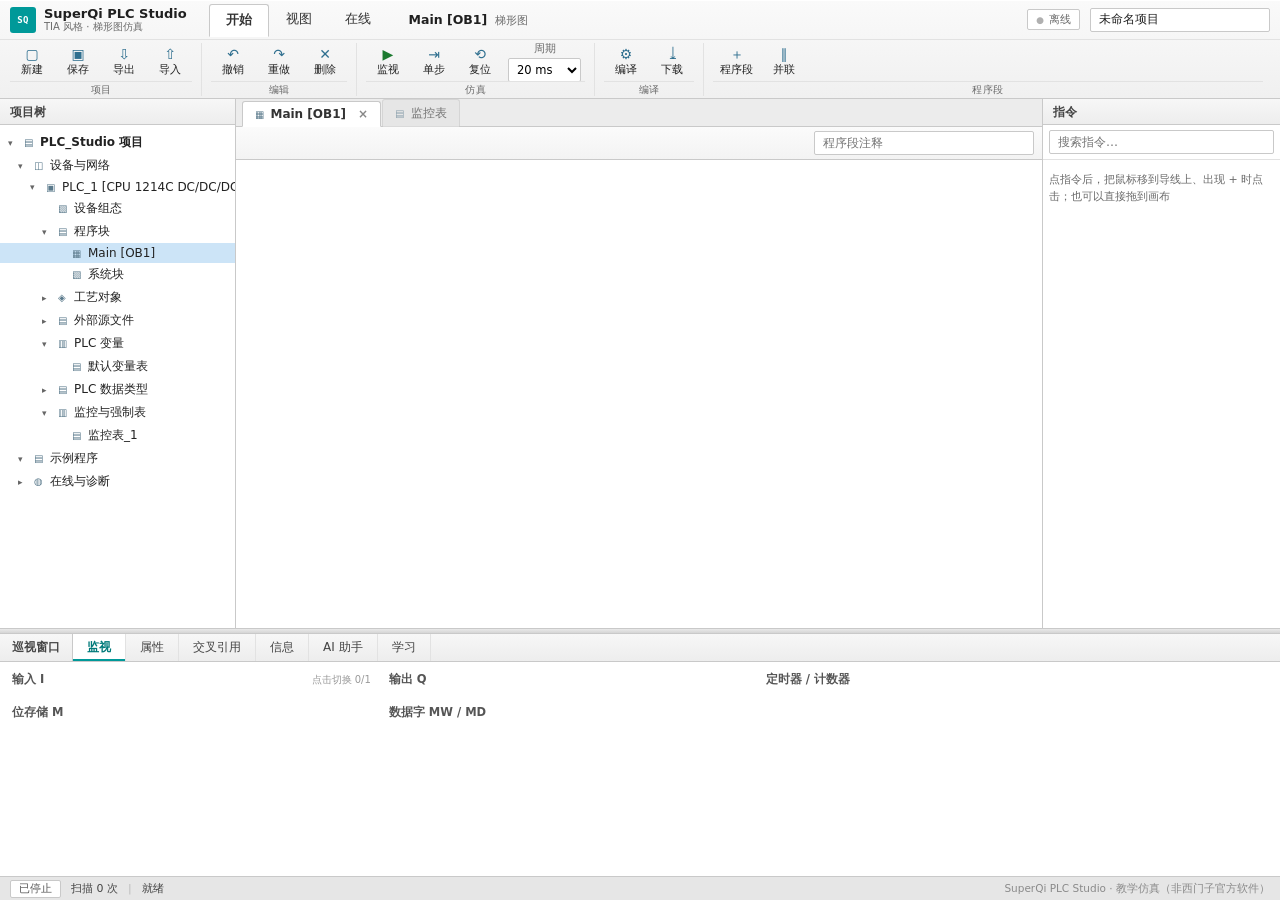
==== index.html @ 2c118266 "deploy: index.html" ====
<!DOCTYPE html>
<html lang="zh-CN">
<head>
<meta charset="utf-8">
<meta name="viewport" content="width=device-width, initial-scale=1">
<title>SuperQi PLC Studio · 博途风格 PLC 梯形图仿真与学习</title>

<meta name="description" content="SuperQi PLC Studio：在浏览器里运行的西门子 TIA（博途）风格 PLC 梯形图仿真与学习工具。支持拖拽编程、按扫描周期仿真、TON/TOF/CTU、编译检查、交叉引用、教学关卡与 AI 生成梯形图，本地离线可用。">
<meta name="keywords" content="SuperQi,SuperQi PLC,PLC 仿真,梯形图,博途,TIA Portal,西门子,S7-1200,PLC 学习,电气自动化,工控,PLC 编程练习">
<meta name="author" content="SuperQi">
<meta name="robots" content="index,follow">
<meta name="theme-color" content="#009999">
<meta name="application-name" content="SuperQi PLC Studio">

<meta property="og:type" content="website">
<meta property="og:site_name" content="SuperQi PLC Studio">
<meta property="og:title" content="SuperQi PLC Studio · 博途风格 PLC 梯形图仿真与学习">
<meta property="og:description" content="浏览器里的博途风格梯形图编辑器：拖拽编程、扫描仿真、定时器/计数器、编译检查、交叉引用、教学关卡、AI 生成梯形图。">
<meta property="og:image" content="docs/screenshot.png">
<meta property="og:locale" content="zh_CN">
<meta name="twitter:card" content="summary_large_image">
<meta name="twitter:title" content="SuperQi PLC Studio · 博途风格梯形图仿真">
<meta name="twitter:description" content="浏览器里的博途风格梯形图编辑器与学习工具。">
<meta name="twitter:image" content="docs/screenshot.png">

<!-- 部署到自己的域名后，把下面这行取消注释并改成实际地址，有利于搜索引擎识别主域名
<link rel="canonical" href="https://superqi.pages.dev/">
-->

<link rel="icon" href="assets/favicon.svg" type="image/svg+xml">
<link rel="manifest" href="manifest.webmanifest">
<link rel="stylesheet" href="assets/app.css">
</head>
<body>

<!-- 给搜索引擎看的标题与简介（视觉上隐藏，不影响界面） -->
<div class="seo-only">
  <h1>SuperQi PLC Studio — 博途（TIA Portal）风格 PLC 梯形图仿真与学习工具</h1>
  <p>SuperQi PLC Studio 是一个纯前端、离线可用的 PLC 梯形图练习环境：拖拽放置常开/常闭触点、线圈、置位复位、TON/TOF、CTU 计数器，按真实扫描周期仿真，带编译检查、交叉引用、6 个教学关卡和 AI 生成梯形图。</p>
</div>

<!-- ==================== 功能区（Ribbon） ==================== -->
<header class="ribbon">
  <div class="ribbon-bar">
    <div class="brand">
      <div class="logo">SQ</div>
      <div class="brand-text"><strong>SuperQi PLC Studio</strong><span>TIA 风格 · 梯形图仿真</span></div>
    </div>

    <nav class="ribbon-tabs" id="ribbonTabs">
      <button data-page="home" class="active">开始</button>
      <button data-page="view">视图</button>
      <button data-page="online">在线</button>
    </nav>

    <div class="doc-title"><b>Main [OB1]</b><span id="docSub">梯形图</span></div>

    <div class="ribbon-right">
      <span id="connState" class="conn offline">离线</span>
      <input id="projName" class="proj-name" value="未命名项目" title="项目名称" spellcheck="false">
    </div>
  </div>

  <div class="ribbon-pages">

    <!-- 开始 -->
    <div class="ribbon-page active" id="page-home">
      <div class="rgroup">
        <div class="ritems">
          <button id="btnNew" class="rb"><i>▢</i><span>新建</span></button>
          <button id="btnSave" class="rb"><i>▣</i><span>保存</span></button>
          <button id="btnExport" class="rb"><i>⇩</i><span>导出</span></button>
          <button id="btnImport" class="rb"><i>⇧</i><span>导入</span></button>
        </div>
        <div class="rlabel">项目</div>
      </div>
      <div class="rgroup">
        <div class="ritems">
          <button id="btnUndo" class="rb"><i>↶</i><span>撤销</span></button>
          <button id="btnRedo" class="rb"><i>↷</i><span>重做</span></button>
          <button id="btnDelete" class="rb"><i>✕</i><span>删除</span></button>
        </div>
        <div class="rlabel">编辑</div>
      </div>
      <div class="rgroup">
        <div class="ritems">
          <button id="btnRun" class="rb run"><i>▶</i><span>监视</span></button>
          <button id="btnStep" class="rb"><i>⇥</i><span>单步</span></button>
          <button id="btnReset" class="rb"><i>⟲</i><span>复位</span></button>
          <label class="rb-select">周期
            <select id="scanSel">
              <option value="10">10 ms</option>
              <option value="20" selected>20 ms</option>
              <option value="50">50 ms</option>
              <option value="100">100 ms</option>
            </select>
          </label>
        </div>
        <div class="rlabel">仿真</div>
      </div>
      <div class="rgroup">
        <div class="ritems">
          <button id="btnCompile" class="rb"><i>⚙</i><span>编译</span></button>
          <button id="btnDownload" class="rb" disabled title="本仿真器不连接真实 PLC"><i>⤓</i><span>下载</span></button>
        </div>
        <div class="rlabel">编译</div>
      </div>
      <div class="rgroup grow">
        <div class="ritems">
          <button id="btnAddRung" class="rb"><i>＋</i><span>程序段</span></button>
          <button id="btnParallel" class="rb"><i>∥</i><span>并联</span></button>
        </div>
        <div class="rlabel">程序段</div>
      </div>
    </div>

    <!-- 视图 -->
    <div class="ribbon-page" id="page-view">
      <div class="rgroup">
        <div class="ritems checks">
          <label class="chk"><input type="checkbox" id="chkComments" checked> 显示程序段注释</label>
          <label class="chk"><input type="checkbox" id="chkSymbols" checked> 显示符号名</label>
          <label class="chk"><input type="checkbox" id="chkGrid" checked> 显示网格点</label>
        </div>
        <div class="rlabel">显示</div>
      </div>
      <div class="rgroup">
        <div class="ritems checks">
          <label class="chk"><input type="checkbox" id="chkValues" checked> 在线时显示数值</label>
        </div>
        <div class="rlabel">监视</div>
      </div>
    </div>

    <!-- 在线 -->
    <div class="ribbon-page" id="page-online">
      <div class="rgroup">
        <div class="ritems">
          <button id="btnRun2" class="rb run"><i>▶</i><span>监视</span></button>
          <button id="btnStep2" class="rb"><i>⇥</i><span>单步</span></button>
          <button id="btnReset2" class="rb"><i>⟲</i><span>复位</span></button>
        </div>
        <div class="rlabel">仿真</div>
      </div>
      <div class="rgroup">
        <div class="ritems">
          <label class="rb-select">扫描周期
            <select id="scanSel2">
              <option value="10">10 ms</option>
              <option value="20" selected>20 ms</option>
              <option value="50">50 ms</option>
              <option value="100">100 ms</option>
            </select>
          </label>
        </div>
        <div class="rlabel">设置</div>
      </div>
      <div class="rgroup grow">
        <div class="ritems">
          <span class="online-note">本仿真器不连接真实 PLC；“监视”等价于开始扫描。</span>
        </div>
        <div class="rlabel">说明</div>
      </div>
    </div>

  </div>
</header>

<!-- ==================== 工作区 ==================== -->
<main class="workbench">

  <!-- 左：项目树 -->
  <aside class="tree">
    <div class="pane-title">项目树</div>
    <div class="tree-body">
      <div class="tnode lv0" data-toggle><span class="tw">▾</span><span class="tico">▤</span>PLC_Studio 项目</div>
      <div class="tchildren open">
        <div class="tnode lv1" data-toggle><span class="tw">▾</span><span class="tico">◫</span>设备与网络</div>
        <div class="tchildren open">
          <div class="tnode lv2" data-toggle><span class="tw">▾</span><span class="tico">▣</span>PLC_1 [CPU 1214C DC/DC/DC]</div>
          <div class="tchildren open">
            <div class="tnode lv3"><span class="tw"></span><span class="tico">▧</span>设备组态</div>

            <div class="tnode lv3" data-toggle><span class="tw">▾</span><span class="tico">▤</span>程序块</div>
            <div class="tchildren open">
              <div class="tnode lv4 selected" id="treeBlock"><span class="tw"></span><span class="tico">▦</span>Main [OB1]</div>
              <div class="tnode lv4"><span class="tw"></span><span class="tico">▧</span>系统块</div>
            </div>

            <div class="tnode lv3"><span class="tw">▸</span><span class="tico">◈</span>工艺对象</div>
            <div class="tnode lv3"><span class="tw">▸</span><span class="tico">▤</span>外部源文件</div>

            <div class="tnode lv3" data-toggle><span class="tw">▾</span><span class="tico">▥</span>PLC 变量</div>
            <div class="tchildren open">
              <div class="tnode lv4" id="treeVars"><span class="tw"></span><span class="tico">▤</span>默认变量表</div>
            </div>

            <div class="tnode lv3"><span class="tw">▸</span><span class="tico">▤</span>PLC 数据类型</div>

            <div class="tnode lv3" data-toggle><span class="tw">▾</span><span class="tico">▥</span>监控与强制表</div>
            <div class="tchildren open">
              <div class="tnode lv4" id="treeWatch"><span class="tw"></span><span class="tico">▤</span>监控表_1</div>
            </div>
          </div>
        </div>

        <div class="tnode lv1" data-toggle><span class="tw">▾</span><span class="tico">▤</span>示例程序</div>
        <div class="tchildren open">
          <div id="exampleList" class="list tree-list"></div>
        </div>

        <div class="tnode lv1"><span class="tw">▸</span><span class="tico">◍</span>在线与诊断</div>
      </div>
    </div>
  </aside>

  <!-- 中：编辑器 -->
  <section class="editor">
    <div class="doc-tabs">
      <div class="doc-tab active"><span class="dt-ic">▦</span>Main [OB1]<span class="dt-close">×</span></div>
      <div class="doc-tab ghost"><span class="dt-ic">▤</span>监控表</div>
    </div>

    <div class="editor-tools">
      <div class="favorites" id="favorites"></div>
      <div class="tool-right">
        <input id="rungComment" class="rung-comment" placeholder="程序段注释" spellcheck="false">
      </div>
    </div>

    <div class="canvas" id="canvas"></div>
  </section>

  <!-- 右：指令树 -->
  <aside class="instructions">
    <div class="pane-title">指令</div>
    <div class="instr-search">
      <input id="palSearch" placeholder="搜索指令…" spellcheck="false">
    </div>
    <div class="instr-body">
      <div class="palette" id="palette"></div>
      <p class="hint" id="paletteHint">点指令后，把鼠标移到导线上、出现 + 时点击；也可以直接拖到画布</p>
    </div>
  </aside>

</main>

<!-- ==================== 巡视窗口 ==================== -->
<section class="inspector">
  <div class="insp-resizer" id="inspResizer" title="拖动调整巡视窗口高度"></div>
  <div class="insp-head">
    <span class="insp-title">巡视窗口</span>
    <div class="tabs" id="tabs">
      <button data-tab="monitor" class="active">监视</button>
      <button data-tab="props">属性</button>
      <button data-tab="crossref">交叉引用</button>
      <button data-tab="info">信息</button>
      <button data-tab="ai">AI 助手</button>
      <button data-tab="learn">学习</button>
    </div>
  </div>

  <div class="insp-body">

    <!-- 监视 -->
    <div class="tab-body active" id="tab-monitor">
      <div class="mon-grid">
        <div class="mon-block">
          <h4>输入 I <span class="tip">点击切换 0/1</span></h4>
          <div id="inputs" class="io-grid"></div>
          <h4 style="margin-top:12px">位存储 M</h4>
          <div id="flags" class="io-grid"></div>
        </div>
        <div class="mon-block">
          <h4>输出 Q</h4>
          <div id="outputs" class="io-grid"></div>
          <h4 style="margin-top:12px">数据字 MW / MD</h4>
          <div id="words" class="word-list"></div>
        </div>
        <div class="mon-block wide">
          <h4>定时器 / 计数器</h4>
          <div id="timers" class="tc-list"></div>
        </div>
      </div>
    </div>

    <!-- 属性 -->
    <div class="tab-body" id="tab-props">
      <div id="propsBody" class="props-wrap"><p class="empty">选中画布里的元素后可编辑属性</p></div>
    </div>

    <!-- 交叉引用 -->
    <div class="tab-body" id="tab-crossref">
      <div id="xrefBody" class="xref-wrap"><p class="empty">还没有可交叉引用的操作数</p></div>
    </div>

    <!-- 信息（编译结果） -->
    <div class="tab-body" id="tab-info">
      <div class="info-bar">
        <button id="btnCompile2" class="btn small primary">编译</button>
        <span id="compileState" class="compile-state">未编译</span>
      </div>
      <div id="infoBody" class="info-wrap"><p class="empty">点「编译」检查程序结构、地址与双线圈</p></div>
    </div>

    <!-- AI -->
    <div class="tab-body" id="tab-ai">
      <div class="ai-grid">
        <div class="ai-left">
          <p class="ai-lead">描述控制要求生成梯形图，或解释 / 体检当前程序；也可以直接问工控概念问题。</p>
          <textarea id="aiInput" rows="3" placeholder="例：按下启动按钮电机运行，按停止按钮停止；也可以问：什么是自锁？"></textarea>
          <div class="chips" id="aiChips"></div>
          <div class="row">
            <button id="aiGen" class="btn primary">生成梯形图</button>
            <button id="aiExplain" class="btn">解释程序</button>
            <button id="aiDiag" class="btn">体检</button>
            <a href="#" id="aiSettingsToggle" class="link">API 设置</a>
          </div>
          <div id="aiSettings" class="ai-settings hidden">
            <label>接口地址<input id="aiEndpoint" placeholder="https://api.deepseek.com/v1/chat/completions"></label>
            <label>API Key<input id="aiKey" type="password" placeholder="sk-..."></label>
            <label>模型<input id="aiModel" placeholder="deepseek-chat"></label>
            <div class="row">
              <button id="aiSaveCfg" class="btn small primary">保存</button>
              <button id="aiClearCfg" class="btn small">清除</button>
            </div>
            <p class="hint">Key 只存本机 localStorage。浏览器直连可能被跨域拦截，此时用「启动-联网模式.bat」仍可能受限，需自建代理。</p>
          </div>
        </div>
        <div class="ai-right">
          <div id="aiOut" class="ai-out"></div>
        </div>
      </div>
    </div>

    <!-- 学习 -->
    <div class="tab-body" id="tab-learn">
      <div class="learn-grid">
        <div id="lessonList" class="lesson-list"></div>
        <div id="lessonDetail" class="lesson-detail"><p class="empty">选左侧关卡开始</p></div>
      </div>
    </div>

  </div>
</section>

<footer class="statusbar">
  <span id="simState" class="pill">已停止</span>
  <span id="scanInfo">扫描 0 次</span>
  <span class="sep">|</span>
  <span id="statusText">就绪</span>
  <span class="spacer"></span>
  <span class="brand-foot">SuperQi PLC Studio · 教学仿真（非西门子官方软件）</span>
</footer>

<input type="file" id="fileInput" accept=".json,application/json" hidden>

<script src="js/core.js"></script>
<script src="js/runtime.js"></script>
<script src="js/library.js"></script>
<script src="js/nlp.js"></script>
<script src="js/render.js"></script>
<script src="js/ai.js"></script>
<script src="js/app.js"></script>
</body>
</html>
---- assets/app.css ----
/* ============================================================
   PLC Studio — TIA Portal 风格主题
   ============================================================ */
:root {
  --chrome: #f0f0f0;
  --chrome-2: #e6e6e6;
  --panel: #ffffff;
  --line: #c9c9c9;
  --line-soft: #e2e2e2;
  --ink: #1f1f1f;
  --muted: #6b6b6b;
  --teal: #009999;
  --teal-dark: #007a7a;
  --sel: #cce4f7;
  --sel-2: #e6f2fb;
  --blue: #0b5fa5;
  --lad: #1b8a3a;
  --lad-on: #0a9a3c;
  --wire: #1a1a1a;
  --addr: #0e7490;
  --icon: #1b8a3a;
  --amber: #d97706;
  --danger: #c62828;
  --ok: #1b7a2f;
  --mono: "Cascadia Mono", Consolas, "SF Mono", Menlo, monospace;
  --sans: "Segoe UI", "Microsoft YaHei UI", "Microsoft YaHei", "PingFang SC", system-ui, sans-serif;
}

* { box-sizing: border-box; }

html, body { height: 100%; margin: 0; }

body {
  display: flex;
  flex-direction: column;
  background: var(--chrome);
  color: var(--ink);
  font-family: var(--sans);
  font-size: 12.5px;
  overflow: hidden;
  user-select: none;
}

/* ==================== Ribbon ==================== */
.ribbon {
  flex: 0 0 auto;
  background: linear-gradient(180deg, #fafafa, #f0f0f0);
  border-bottom: 1px solid var(--line);
  box-shadow: 0 1px 0 #fff inset;
}

.ribbon-bar {
  display: flex;
  align-items: center;
  gap: 14px;
  height: 40px;
  padding: 0 10px;
  border-bottom: 1px solid var(--line-soft);
}

.brand { display: flex; align-items: center; gap: 8px; padding-right: 8px; }
.logo {
  width: 26px; height: 26px; border-radius: 3px;
  background: var(--teal); color: #fff;
  font-family: var(--mono); font-size: 9px; font-weight: 700;
  display: flex; align-items: center; justify-content: center;
  letter-spacing: .3px;
}
.brand-text { display: flex; flex-direction: column; line-height: 1.1; }
.brand-text strong { font-size: 13px; font-weight: 600; }
.brand-text span { font-size: 10px; color: var(--muted); }

.ribbon-tabs { display: flex; align-items: flex-end; gap: 1px; height: 100%; }
.ribbon-tabs button {
  border: none; background: transparent; cursor: pointer;
  padding: 0 16px; height: 32px; align-self: center;
  font-family: var(--sans); font-size: 12.5px; color: #333;
  border-radius: 3px 3px 0 0;
}
.ribbon-tabs button:hover { background: #e4e4e4; }
.ribbon-tabs button.active {
  background: #fff; font-weight: 600;
  border: 1px solid var(--line); border-bottom-color: #fff;
  margin-bottom: -1px; height: 33px;
}

.doc-title { display: flex; align-items: baseline; gap: 8px; margin-left: 8px; }
.doc-title b { font-size: 12.5px; font-weight: 600; }
.doc-title span { font-size: 11px; color: var(--muted); }

.ribbon-right { margin-left: auto; display: flex; align-items: center; gap: 10px; }
.conn {
  font-size: 11px; padding: 2px 8px; border-radius: 2px;
  border: 1px solid var(--line); background: #fff; color: var(--muted);
}
.conn.online { border-color: #8fd19e; background: #eafaef; color: #1b7a2f; }
.conn::before { content: "●"; margin-right: 5px; font-size: 9px; color: #b0b0b0; }
.conn.online::before { color: #22a04a; }

.proj-name {
  width: 180px; padding: 4px 8px; font-family: var(--sans); font-size: 12px;
  border: 1px solid var(--line); background: #fff; color: var(--ink); outline: none;
  border-radius: 2px;
}
.proj-name:focus { border-color: var(--teal); }

.ribbon-pages { height: 58px; position: relative; }
.ribbon-page { display: none; height: 100%; padding: 3px 8px 2px; align-items: stretch; gap: 0; }
.ribbon-page.active { display: flex; }

.rgroup { display: flex; flex-direction: column; justify-content: flex-start; padding: 0 9px; border-right: 1px solid var(--line-soft); }
.rgroup:first-child { padding-left: 2px; }
.rgroup.grow { flex: 1; border-right: none; }
.ritems { display: flex; align-items: center; gap: 2px; height: 38px; flex: 0 0 38px; }
.ritems.checks { gap: 14px; }

.rb {
  display: flex; flex-direction: column; align-items: center; justify-content: center;
  gap: 0; min-width: 44px; height: 36px; padding: 1px 6px;
  border: 1px solid transparent; background: transparent; border-radius: 2px;
  font-family: var(--sans); font-size: 10.5px; color: #222; cursor: pointer;
}
.rb i { font-style: normal; font-size: 14px; line-height: 1.1; color: #2f6f8f; }
.rb:hover { background: var(--sel-2); border-color: #b9dcf3; }
.rb:active { background: var(--sel); }
.rb.run i { color: #1b7a2f; }
.rb.run.active { background: #eafaef; border-color: #9ad9a9; }
.rb.active { background: var(--sel); border-color: #9cc9e8; }

.rlabel {
  margin-top: auto;
  font-size: 10px; color: var(--muted); text-align: center;
  border-top: 1px solid var(--line-soft); padding-top: 1px; letter-spacing: .5px;
}

.rb-select {
  display: flex; flex-direction: column; align-items: center; gap: 2px;
  font-size: 10.5px; color: var(--muted); padding: 0 4px;
}
.rb-select select {
  font-family: var(--sans); font-size: 11.5px; padding: 3px 4px;
  border: 1px solid var(--line); border-radius: 2px; background: #fff; outline: none;
}

.chk { display: flex; align-items: center; gap: 6px; font-size: 12px; color: #333; cursor: pointer; }
.chk input { accent-color: var(--teal); }

.online-note { font-size: 11px; color: var(--muted); }

/* ==================== 工作区 ==================== */
.workbench {
  flex: 1 1 auto;
  min-height: 0;
  display: grid;
  grid-template-columns: 236px minmax(0, 1fr) 238px;
  background: var(--chrome);
}

.pane-title {
  flex: 0 0 auto;
  height: 26px; line-height: 26px; padding: 0 10px;
  font-size: 11.5px; font-weight: 600; color: #444;
  background: linear-gradient(180deg, #f7f7f7, #ededed);
  border-bottom: 1px solid var(--line);
}

/* ---- 项目树 ---- */
.tree {
  display: flex; flex-direction: column; min-width: 0; min-height: 0;
  background: #fff; border-right: 1px solid var(--line);
}
.tree-body { flex: 1 1 auto; overflow: auto; padding: 6px 0; }

.tnode {
  display: flex; align-items: center; gap: 4px;
  padding: 3px 8px; font-size: 12px; color: #222; cursor: default;
  white-space: nowrap; overflow: hidden; text-overflow: ellipsis;
}
.tnode:hover { background: #f2f8fc; }
.tnode.selected { background: var(--sel); }
.tnode .tw { width: 12px; font-size: 9px; color: #666; flex: 0 0 12px; }
.tnode .tico { font-size: 10px; color: #5b7a8c; flex: 0 0 12px; }
.tnode.lv0 { font-weight: 600; padding-left: 8px; }
.tnode.lv1 { padding-left: 18px; }
.tnode.lv2 { padding-left: 30px; }
.tnode.lv3 { padding-left: 42px; }
.tnode.lv4 { padding-left: 56px; }

.list { display: flex; flex-direction: column; }
.tree-list { padding-left: 56px; padding-right: 6px; }
.ex {
  padding: 3px 6px; border-radius: 2px; cursor: pointer;
  border: 1px solid transparent; font-size: 12px;
  white-space: nowrap; overflow: hidden; text-overflow: ellipsis;
}
.ex:hover { background: var(--sel-2); border-color: #d5e9f7; }
.ex b { font-weight: 400; display: block; }
.ex span { display: none; }

/* ---- 编辑器 ---- */
.editor {
  display: flex; flex-direction: column; min-width: 0; min-height: 0;
  background: #fff;
}

.doc-tabs {
  flex: 0 0 auto; display: flex; align-items: flex-end; gap: 1px;
  height: 28px; background: #ececec; border-bottom: 1px solid var(--line);
  padding-left: 6px;
}
.doc-tab {
  display: flex; align-items: center; gap: 6px;
  padding: 5px 12px; font-size: 12px; color: #333;
  background: #e4e4e4; border: 1px solid var(--line); border-bottom: none;
  border-radius: 3px 3px 0 0; margin-bottom: -1px; cursor: default;
}
.doc-tab.active { background: #fff; font-weight: 600; border-bottom: 1px solid #fff; }
.doc-tab.ghost { opacity: .65; }
.dt-ic { font-size: 10px; color: #5b7a8c; }
.dt-close { color: #888; font-size: 12px; margin-left: 6px; }

.editor-tools {
  flex: 0 0 auto; display: flex; align-items: center; gap: 10px;
  padding: 4px 8px; border-bottom: 1px solid var(--line);
  background: linear-gradient(180deg, #fbfbfb, #f3f3f3);
}
.favorites { display: flex; align-items: center; gap: 2px; flex: 1; overflow: hidden; }
.fav {
  display: flex; align-items: center; gap: 5px;
  height: 26px; padding: 0 8px; border: 1px solid transparent; background: transparent;
  border-radius: 2px; cursor: pointer; font-family: var(--sans); font-size: 11.5px; color: #222;
}
.fav:hover { background: var(--sel-2); border-color: #b9dcf3; }
.fav.active { background: var(--sel); border-color: #9cc9e8; }
.fav .ic {
  width: 22px; height: 18px;
  display: flex; align-items: center; justify-content: center;
  color: var(--icon);
}
.fav.active .ic { color: var(--teal-dark); }
.tool-right { display: flex; align-items: center; gap: 6px; }
.rung-comment {
  width: 220px; padding: 4px 8px; font-family: var(--sans); font-size: 12px;
  border: 1px solid var(--line); border-radius: 2px; outline: none; background: #fff;
}
.rung-comment:focus { border-color: var(--teal); }

.canvas {
  flex: 1 1 auto; min-height: 0; overflow: auto;
  background: #fff; padding: 6px 10px 40px;
}
.canvas.grid-on {
  background-image: radial-gradient(circle at 1px 1px, #e4e4e4 1px, transparent 0);
  background-size: 14px 14px;
}
.canvas svg { display: block; }

/* ---- 指令树 ---- */
.instructions {
  display: flex; flex-direction: column; min-width: 0; min-height: 0;
  background: #fff; border-left: 1px solid var(--line);
}
.instr-body { flex: 1 1 auto; overflow: auto; padding: 6px; }

.palette { display: flex; flex-direction: column; gap: 1px; }
.pal-group {
  font-size: 11px; color: #666; padding: 6px 4px 2px;
  display: flex; align-items: center; gap: 4px; font-weight: 600;
}
.pal-group::before { content: "▾"; font-size: 8px; color: #888; }
.pal {
  display: flex; align-items: center; gap: 7px;
  padding: 4px 8px 4px 16px; border: 1px solid transparent; border-radius: 2px;
  background: transparent; cursor: pointer; text-align: left;
  font-family: var(--sans); font-size: 12px; color: #222;
}
.pal:hover { background: var(--sel-2); border-color: #d5e9f7; }
.pal.active { background: var(--sel); border-color: #9cc9e8; }
.pal .ic {
  width: 22px; height: 18px; flex: 0 0 22px;
  display: flex; align-items: center; justify-content: center;
  color: var(--icon);
}
.pal .ic svg, .fav .ic svg {
  width: 22px; height: 18px; overflow: visible;
  stroke: currentColor; fill: none; stroke-width: 1.5; stroke-linecap: round;
}
.pal .ic svg text, .fav .ic svg text { stroke: none; fill: currentColor; font-family: var(--mono); }
.pal.active .ic { color: #fff; }

/* ==================== 巡视窗口 ==================== */
.inspector {
  flex: 0 0 auto; height: 248px;
  display: flex; flex-direction: column;
  border-top: 1px solid var(--line);
  background: #fff;
  min-height: 0;
}

.insp-resizer {
  flex: 0 0 5px; cursor: ns-resize;
  background: linear-gradient(180deg, #e9e9e9, #d5d5d5);
  border-bottom: 1px solid var(--line);
}
.insp-resizer:hover { background: #cfe8f7; }

.insp-head {
  flex: 0 0 auto; height: 28px; display: flex; align-items: stretch;
  background: linear-gradient(180deg, #f7f7f7, #ededed);
  border-bottom: 1px solid var(--line);
}
.insp-title {
  padding: 0 12px; display: flex; align-items: center;
  font-size: 11.5px; font-weight: 600; color: #444;
  border-right: 1px solid var(--line);
}
.tabs { display: flex; align-items: stretch; }
.tabs button {
  border: none; background: transparent; cursor: pointer;
  padding: 0 14px; font-family: var(--sans); font-size: 12px; color: #444;
  border-right: 1px solid var(--line-soft);
}
.tabs button:hover { background: #f2f8fc; }
.tabs button.active { background: #fff; font-weight: 600; color: var(--teal-dark); box-shadow: inset 0 -2px 0 var(--teal); }

.insp-body { flex: 1 1 auto; min-height: 0; position: relative; }
.tab-body { display: none; position: absolute; inset: 0; overflow: auto; padding: 10px 12px; }
.tab-body.active { display: block; }

.mon-grid { display: grid; grid-template-columns: 1fr 1fr 1.4fr; gap: 18px; }
.mon-block h4 {
  margin: 0 0 6px; font-size: 11.5px; color: #555; font-weight: 600;
  display: flex; align-items: baseline; justify-content: space-between;
}
.mon-block h4 .tip { font-weight: 400; font-size: 10px; color: #999; }
.io-grid { display: grid; grid-template-columns: repeat(auto-fill, minmax(112px, 1fr)); gap: 3px; }
.io {
  display: flex; align-items: center; gap: 6px;
  border: 1px solid var(--line-soft); border-radius: 2px; background: #fbfbfb;
  padding: 3px 6px; cursor: pointer; font-family: var(--mono); font-size: 11.5px;
}
.io:hover { border-color: #9cc9e8; background: var(--sel-2); }
.io .dot { width: 7px; height: 7px; border-radius: 50%; background: #c4c4c4; flex: 0 0 7px; }
.io.on { border-color: #8fd19e; background: #eafaef; }
.io.on .dot { background: #22a04a; }
.io.ro { cursor: default; background: #f5f5f5; }
.io.ro:hover { border-color: var(--line-soft); background: #f5f5f5; }
.io .nm { color: var(--blue); font-family: var(--sans); font-size: 10.5px; overflow: hidden; text-overflow: ellipsis; white-space: nowrap; }

.tc-list { display: flex; flex-wrap: wrap; gap: 8px; }
.tc { border: 1px solid var(--line-soft); border-radius: 2px; padding: 6px 9px; background: #fbfbfb; min-width: 220px; flex: 1 1 220px; }
.tc-head { display: flex; justify-content: space-between; font-family: var(--mono); font-size: 11.5px; }
.tc-head .v { color: var(--muted); }
.tc-bar { height: 4px; background: #e4e4e4; margin-top: 5px; overflow: hidden; }
.tc-bar i { display: block; height: 100%; width: 0; background: var(--lad); transition: width .1s linear; }
.tc.on { border-color: #8fd19e; background: #eafaef; }
.tc.on .tc-bar i { background: #22a04a; }

.word-list { display: flex; flex-direction: column; gap: 3px; }
.word { display: flex; align-items: center; gap: 8px; font-family: var(--mono); font-size: 11.5px; }
.word label { min-width: 48px; color: #333; }
.word input {
  flex: 1; min-width: 60px; border: 1px solid var(--line-soft); border-radius: 2px;
  padding: 3px 6px; font-family: var(--mono); font-size: 11.5px; text-align: right; outline: none;
}
.word input:focus { border-color: var(--teal); }

/* 属性 */
.props-wrap { max-width: 900px; }
.prop-kind {
  display: inline-flex; align-items: center; gap: 8px; margin-bottom: 10px;
  background: #f2f2f2; border: 1px solid var(--line-soft); border-radius: 2px; padding: 4px 10px;
}
.prop-kind .ic { font-family: var(--mono); font-weight: 700; color: var(--icon); }
.prop-row { display: grid; grid-template-columns: 130px 220px; align-items: center; gap: 8px; margin-bottom: 6px; }
.prop-row label { font-size: 11.5px; color: #555; }
.prop-row input, .prop-row select {
  border: 1px solid var(--line); border-radius: 2px; padding: 4px 7px;
  font-family: var(--mono); font-size: 12px; outline: none; background: #fff; width: 100%;
}
.prop-row input:focus, .prop-row select:focus { border-color: var(--teal); }
.stat-grid { display: flex; gap: 10px; margin-bottom: 12px; flex-wrap: wrap; }
.stat { border: 1px solid var(--line-soft); border-radius: 2px; padding: 6px 12px; min-width: 90px; background: #fbfbfb; }
.stat b { display: block; font-size: 17px; font-family: var(--mono); }
.stat span { font-size: 10.5px; color: var(--muted); }
.sym-table { width: 100%; border-collapse: collapse; font-size: 11.5px; font-family: var(--mono); }
.sym-table td { padding: 3px 6px; border-bottom: 1px solid var(--line-soft); }
.sym-table td:last-child { font-family: var(--sans); color: var(--muted); }

/* AI */
.ai-grid { display: grid; grid-template-columns: minmax(300px, 620px) minmax(280px, 1fr); gap: 16px; height: 100%; }
.ai-left { display: flex; flex-direction: column; }
.ai-lead { margin: 0 0 6px; font-size: 11.5px; color: var(--muted); }
#aiInput {
  width: 100%; border: 1px solid var(--line); border-radius: 2px; padding: 7px 9px;
  font-family: var(--sans); font-size: 12.5px; resize: none; outline: none; line-height: 1.6;
}
#aiInput:focus { border-color: var(--teal); }
.chips { display: flex; flex-wrap: wrap; gap: 4px; margin: 6px 0; }
.chip {
  border: 1px solid var(--line-soft); background: #f7f7f7; color: #444;
  border-radius: 10px; padding: 2px 9px; font-size: 11px; cursor: pointer;
}
.chip:hover { border-color: #9cc9e8; background: var(--sel-2); }
.row { display: flex; gap: 6px; margin-top: 6px; flex-wrap: wrap; align-items: center; }
.link { color: var(--blue); font-size: 11.5px; }
.ai-out { height: 100%; overflow: auto; font-size: 12px; line-height: 1.65; white-space: pre-wrap; }
.ai-out .note { border-left: 2px solid var(--teal); padding: 1px 0 1px 8px; margin: 4px 0; }
.ai-out .err { border-left: 2px solid var(--danger); padding: 1px 0 1px 8px; color: var(--danger); }
.ai-out .ttl { font-weight: 600; margin: 4px 0 6px; }
.ai-out .lv-error { color: var(--danger); }
.ai-out .lv-warn { color: #a15c00; }
.ai-out .lv-info { color: var(--blue); }
.ai-out .lv-ok { color: var(--ok); }
.ai-settings { margin-top: 8px; border-top: 1px dashed var(--line); padding-top: 8px; }
.ai-settings label { display: block; font-size: 11px; color: var(--muted); margin-bottom: 6px; }
.ai-settings input {
  display: block; width: 100%; margin-top: 2px; border: 1px solid var(--line);
  border-radius: 2px; padding: 4px 7px; font-size: 11.5px; font-family: var(--mono); outline: none;
}

/* 学习 */
.learn-grid { display: grid; grid-template-columns: 260px minmax(0, 1fr); gap: 16px; height: 100%; }
.lesson-list { display: flex; flex-direction: column; gap: 2px; overflow: auto; }
.ls {
  display: flex; align-items: center; gap: 8px; padding: 4px 8px;
  border: 1px solid transparent; border-radius: 2px; cursor: pointer; font-size: 12px;
}
.ls:hover { background: var(--sel-2); }
.ls.active { background: var(--sel); border-color: #9cc9e8; }
.ls .lv { font-size: 9.5px; color: #fff; background: #9a9a9a; padding: 0 5px; border-radius: 2px; }
.ls.done .lv { background: var(--ok); }
.lesson-detail { overflow: auto; font-size: 12px; line-height: 1.6; }
.lesson-detail h4 { margin: 0 0 4px; font-size: 13px; }
.lesson-detail .goal { background: #f2f8fc; border-left: 2px solid var(--teal); padding: 6px 9px; margin: 6px 0; }
.lesson-detail ul { margin: 4px 0 4px 18px; padding: 0; }
.lesson-detail li { margin: 2px 0; }
.test-result { margin-top: 8px; display: flex; flex-direction: column; gap: 3px; }
.tr { display: flex; gap: 6px; padding: 3px 8px; border-radius: 2px; background: #f7f7f7; font-size: 11.5px; }
.tr.pass { background: #eafaef; color: #1b7a2f; }
.tr.fail { background: #fdecec; color: #b3261e; }

/* ==================== 通用按钮 ==================== */
.btn {
  border: 1px solid var(--line); background: linear-gradient(180deg, #fdfdfd, #efefef);
  color: var(--ink); border-radius: 2px; padding: 4px 12px;
  font-family: var(--sans); font-size: 12px; cursor: pointer;
}
.btn:hover { border-color: #9cc9e8; background: var(--sel-2); }
.btn.primary { background: linear-gradient(180deg, #0aa7a7, #008c8c); border-color: #007a7a; color: #fff; }
.btn.primary:hover { background: linear-gradient(180deg, #0bb5b5, #009a9a); }
.btn.small { padding: 2px 8px; font-size: 11.5px; }
.btn.danger { color: var(--danger); }
.hint { margin: 6px 0 0; font-size: 11px; color: var(--muted); line-height: 1.5; }
.hint a { color: var(--blue); }
.empty { color: #999; font-size: 11.5px; margin: 4px 0; }

/* ==================== 状态栏 ==================== */
.statusbar {
  flex: 0 0 auto; height: 24px; display: flex; align-items: center; gap: 10px;
  padding: 0 10px; background: var(--chrome-2); border-top: 1px solid var(--line);
  font-size: 11px; color: #444;
}
.statusbar .sep { color: #bbb; }
.statusbar .spacer { flex: 1; }
.statusbar .brand-foot { color: #8a8a8a; font-size: 10.5px; }
.pill { padding: 1px 8px; border: 1px solid var(--line); background: #fff; border-radius: 2px; font-size: 10.5px; color: #555; }
.pill.run { background: #eafaef; border-color: #8fd19e; color: #1b7a2f; }
.pill.run::before { content: "● "; font-size: 8px; }

/* ==================== LAD 图形（博途配色：黑线 + 青色地址） ==================== */
.ladder text { font-family: var(--sans); user-select: none; }
.wire { stroke: var(--wire); stroke-width: 1.3; fill: none; }
.sym { stroke: #111; stroke-width: 1.5; fill: none; stroke-linecap: round; }
.rail { stroke: var(--wire); stroke-width: 2; }
.addr { fill: var(--addr); font-size: 10.5px; text-anchor: middle; }
.sym-name { fill: #1a1a1a; font-size: 10px; text-anchor: middle; }
.edge { fill: var(--addr); font-size: 8.5px; font-weight: 700; }
.tag { fill: #111; font-size: 10px; font-weight: 700; text-anchor: middle; }

.box { fill: #fff; stroke: #1a1a1a; stroke-width: 1.2; }
.box-title { fill: #111; font-size: 10.5px; font-weight: 600; }
.box-inst { fill: var(--addr); font-size: 9.5px; }
.box-sub { fill: #444; font-size: 9.5px; }
.box-pin { fill: #333; font-size: 9px; }
.box-val { fill: var(--addr); font-size: 9.5px; font-family: var(--mono); }

.net-div { stroke: #d6d6d6; stroke-width: 1; }
.net-caret { fill: #555; }
.net-title { fill: #1a1a1a; font-size: 11.5px; font-weight: 600; }
.net-comment { fill: #1a1a1a; font-size: 11px; }
.net-placeholder { fill: #9a9a9a; font-size: 11px; }
.net-sel { fill: #f5f9fd; }
.net { cursor: default; }
.sel-net .net-caret { fill: var(--teal-dark); }

.val { fill: #8a8a8a; font-size: 9px; font-family: var(--mono); text-anchor: end; opacity: 0; }
.val.on { fill: #0a7d2c; font-weight: 700; }
.monitoring .val { opacity: 1; }

.el { cursor: pointer; }
.el:hover .sym { stroke: var(--teal); }
.el:hover .box { stroke: var(--teal); }
.el.live .wire { stroke: var(--lad-on); stroke-width: 2.2; }
.el.live .sym { stroke: #0a9a3c; }
.el.live .box { stroke: #0a9a3c; fill: #f3fbf5; }
.el.live .addr { fill: #0a7d2c; }

.sel-box { fill: rgba(0, 153, 153, .05); stroke: var(--teal); stroke-width: 1.1; stroke-dasharray: 4 3; }

/* 插入位：默认完全隐藏，保证导线是一条完整的直线；
   鼠标移到该位置才出现 +，拖动时全部显示 */
.ghost { cursor: pointer; opacity: 0; transition: opacity .1s; }
.ghost circle:not(.hit) { fill: #fff; stroke: #9a9a9a; stroke-dasharray: 3 3; }
.ghost text { fill: #777; font-size: 11px; text-anchor: middle; font-family: var(--mono); }
.ghost:hover { opacity: 1 !important; }
.ghost:hover circle:not(.hit) { stroke: var(--teal); fill: #e6f7f7; stroke-dasharray: none; }
.ghost:hover text { fill: var(--teal); }

/* 拖拽 */
.canvas.drag-over .ghost { opacity: .8; }
.canvas.drag-over { box-shadow: inset 0 0 0 2px #9adbd9; }
.ghost.drop { opacity: 1 !important; }
.ghost.drop circle:not(.hit) { fill: #d9f2f2; stroke: var(--teal); stroke-width: 2; stroke-dasharray: none; }
.ghost.drop text { fill: var(--teal); font-weight: 700; }

.drag-ghost {
  position: fixed; z-index: 9999; pointer-events: none;
  display: flex; align-items: center; gap: 6px;
  padding: 4px 10px; background: #fff; border: 1px solid var(--teal); border-radius: 3px;
  box-shadow: 0 6px 18px rgba(15, 23, 42, .2);
  font-family: var(--sans); font-size: 12px; color: #1f1f1f;
  transform: translate(-50%, -160%); opacity: .95;
}
.drag-ghost svg { width: 22px; height: 18px; stroke: var(--icon); fill: none; stroke-width: 1.5; }
.drag-ghost svg text { stroke: none; fill: var(--lad); font-family: var(--mono); }
body.dragging { cursor: grabbing; }
body.dragging * { user-select: none; }
#canvas .el { touch-action: none; }

.rung-actions { opacity: 0; transition: opacity .1s; }
.ladder:hover .rung-actions { opacity: .85; }
.rung-actions:hover { opacity: 1 !important; }
.ra { cursor: pointer; }
.ra circle { fill: #fff; stroke: #b5b5b5; }
.ra text { fill: #666; font-size: 10px; text-anchor: middle; font-family: var(--mono); }
.ra:hover circle { fill: var(--teal); stroke: var(--teal); }
.ra:hover text { fill: #fff; }

/* 滚动条 */
::-webkit-scrollbar { width: 12px; height: 12px; }
::-webkit-scrollbar-thumb { background: #c6c6c6; border: 3px solid #fff; border-radius: 8px; }
::-webkit-scrollbar-thumb:hover { background: #a8a8a8; }
::-webkit-scrollbar-track { background: #f7f7f7; }

/* ==================== 窄屏 ==================== */
@media (max-width: 1180px) {
  body { overflow: auto; height: auto; }
  .workbench { grid-template-columns: 1fr; }
  .editor { order: 1; min-height: 420px; }
  .tree { order: 2; max-height: 230px; border-right: none; border-top: 1px solid var(--line); }
  .instructions { order: 3; max-height: 250px; border-left: none; border-top: 1px solid var(--line); }
  .inspector { height: auto; min-height: 320px; }
  .insp-body { position: static; }
  .tab-body { position: static; }
  .mon-grid, .ai-grid, .learn-grid { grid-template-columns: 1fr; }
  .ribbon-pages { height: auto; }
  .ribbon-page.active { flex-wrap: wrap; padding: 4px; }
  .rgroup { padding: 2px 6px; }
  .rb { min-width: 42px; height: 36px; }
}

@media (max-width: 760px) {
  .ribbon-bar { flex-wrap: wrap; height: auto; padding: 6px 8px; gap: 8px; }
  .doc-title { display: none; }
  .ribbon-tabs button { padding: 0 10px; }
  .proj-name { width: 130px; }
  .favorites { flex-wrap: wrap; }
  .rung-comment { display: none; }
  .canvas { padding: 4px 6px 30px; }
  .statusbar .brand-foot { display: none; }
}

/* ==================== 项目树层级 ==================== */
.tchildren { display: none; }
.tchildren.open { display: block; }
.tnode[data-toggle] { cursor: pointer; }
.tree-list { padding-left: 44px; padding-right: 6px; }

/* ==================== 指令搜索 ==================== */
.instr-search { flex: 0 0 auto; padding: 5px 6px; border-bottom: 1px solid var(--line-soft); }
.instr-search input {
  width: 100%; padding: 4px 8px; border: 1px solid var(--line); border-radius: 2px;
  font-family: var(--sans); font-size: 12px; outline: none;
}
.instr-search input:focus { border-color: var(--teal); }

/* ==================== 编译 / 信息 ==================== */
.info-bar { display: flex; align-items: center; gap: 8px; margin-bottom: 8px; }
.compile-state { font-size: 11px; color: var(--muted); }
.compile-state.good { color: var(--ok); }
.compile-state.bad { color: var(--danger); }
.info-sum { display: flex; gap: 8px; margin-bottom: 8px; }
.badge { font-size: 10.5px; padding: 1px 8px; border-radius: 2px; border: 1px solid var(--line); }
.badge.err { color: #b3261e; border-color: #f0b8b4; background: #fdf3f2; }
.badge.warn { color: #a15c00; border-color: #f0d3a8; background: #fff8ee; }
.badge.info { color: var(--blue); border-color: #c3d9ee; background: #f3f8fd; }
.info-row {
  display: flex; gap: 8px; align-items: flex-start; padding: 3px 6px;
  font-size: 11.5px; border-bottom: 1px solid #f2f2f2; cursor: pointer;
}
.info-row:hover { background: var(--sel-2); }
.info-row .ic { width: 12px; color: #888; text-align: center; }
.info-row .where { min-width: 62px; color: #666; }
.info-row .msg { flex: 1; }
.info-row.lv-error .ic { color: #c62828; }
.info-row.lv-warn .ic { color: #b45309; }
.info-row.lv-info .ic { color: #0b5fa5; }
.info-row.lv-ok .ic { color: #1b7a2f; }

/* ==================== 交叉引用 ==================== */
.xref-sum { font-size: 11px; color: var(--muted); margin-bottom: 6px; }
.xref-table { width: 100%; border-collapse: collapse; font-size: 11.5px; }
.xref-table th {
  text-align: left; font-weight: 600; color: #555; background: #fafafa;
  border-bottom: 1px solid var(--line); padding: 4px 6px;
}
.xref-table td { padding: 3px 6px; border-bottom: 1px solid #f2f2f2; }
.xref-table tr[data-rung] { cursor: pointer; }
.xref-table tr[data-rung]:hover td { background: var(--sel-2); }
.xref-table tr.first td { border-top: 1px solid var(--line-soft); }
.xref-table .mono { font-family: var(--mono); color: var(--addr); }
.xref-table .use.r { color: #0b5fa5; }
.xref-table .use.w { color: #b45309; }
.xref-table .loc { color: var(--muted); white-space: nowrap; }
.xref-wrap, .info-wrap { height: 100%; overflow: auto; }
.tabs { overflow-x: auto; }


/* 仅给搜索引擎看的标题/简介 */
.seo-only { position: absolute; width: 1px; height: 1px; padding: 0; margin: -1px; overflow: hidden; clip: rect(0,0,0,0); white-space: nowrap; border: 0; }
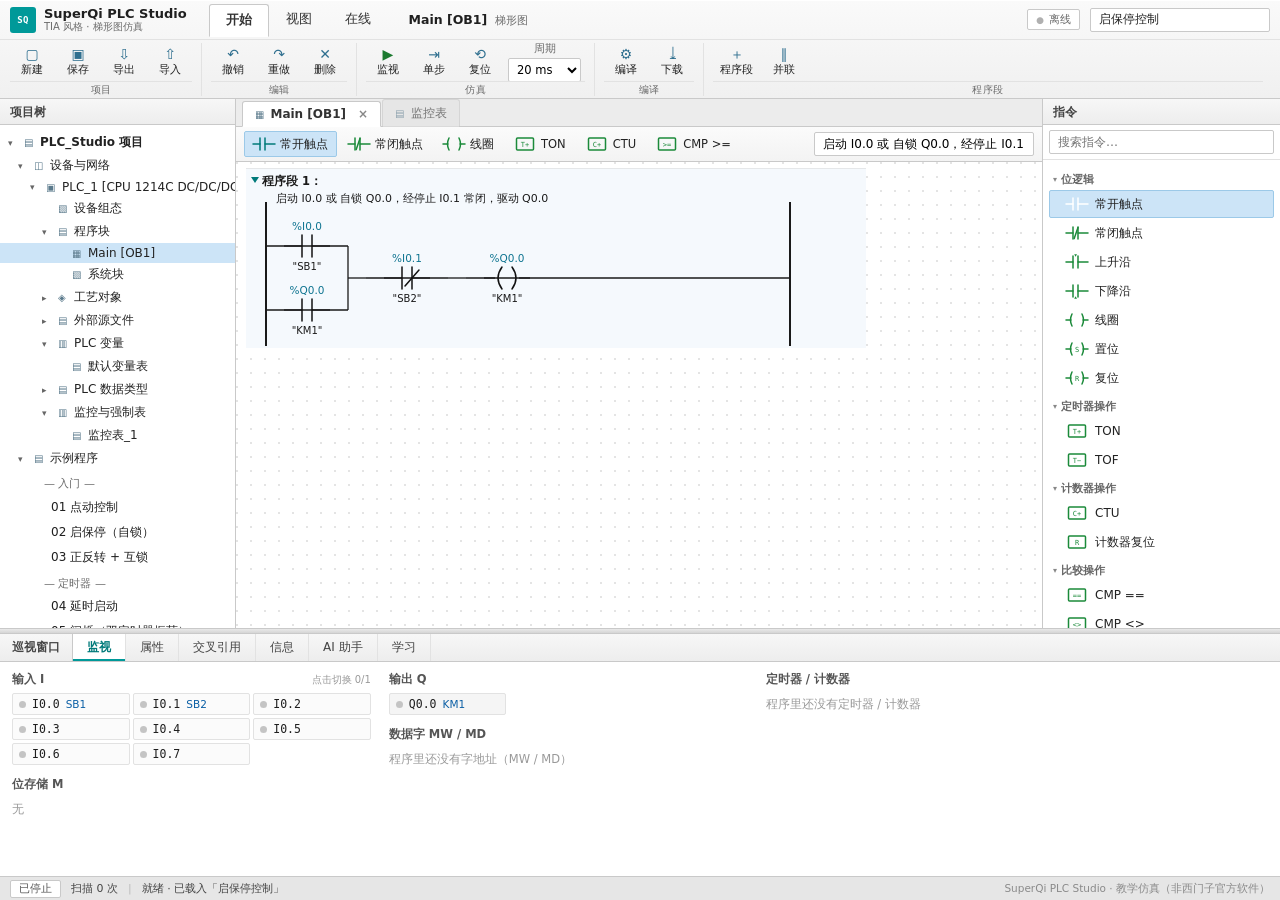
==== commit 8321c7ea: "deploy: index.html" ====
--- a/index.html
+++ b/index.html
@@ -16,16 +16,14 @@
 <meta property="og:site_name" content="SuperQi PLC Studio">
 <meta property="og:title" content="SuperQi PLC Studio · 博途风格 PLC 梯形图仿真与学习">
 <meta property="og:description" content="浏览器里的博途风格梯形图编辑器：拖拽编程、扫描仿真、定时器/计数器、编译检查、交叉引用、教学关卡、AI 生成梯形图。">
-<meta property="og:image" content="docs/screenshot.png">
+<meta property="og:image" content="https://xiaoqi1112.github.io/superqi-plc-studio/docs/screenshot.png">
 <meta property="og:locale" content="zh_CN">
 <meta name="twitter:card" content="summary_large_image">
 <meta name="twitter:title" content="SuperQi PLC Studio · 博途风格梯形图仿真">
 <meta name="twitter:description" content="浏览器里的博途风格梯形图编辑器与学习工具。">
-<meta name="twitter:image" content="docs/screenshot.png">
-
-<!-- 部署到自己的域名后，把下面这行取消注释并改成实际地址，有利于搜索引擎识别主域名
-<link rel="canonical" href="https://superqi.pages.dev/">
--->
+<meta name="twitter:image" content="https://xiaoqi1112.github.io/superqi-plc-studio/docs/screenshot.png">
+
+<link rel="canonical" href="https://xiaoqi1112.github.io/superqi-plc-studio/">
 
 <link rel="icon" href="assets/favicon.svg" type="image/svg+xml">
 <link rel="manifest" href="manifest.webmanifest">
